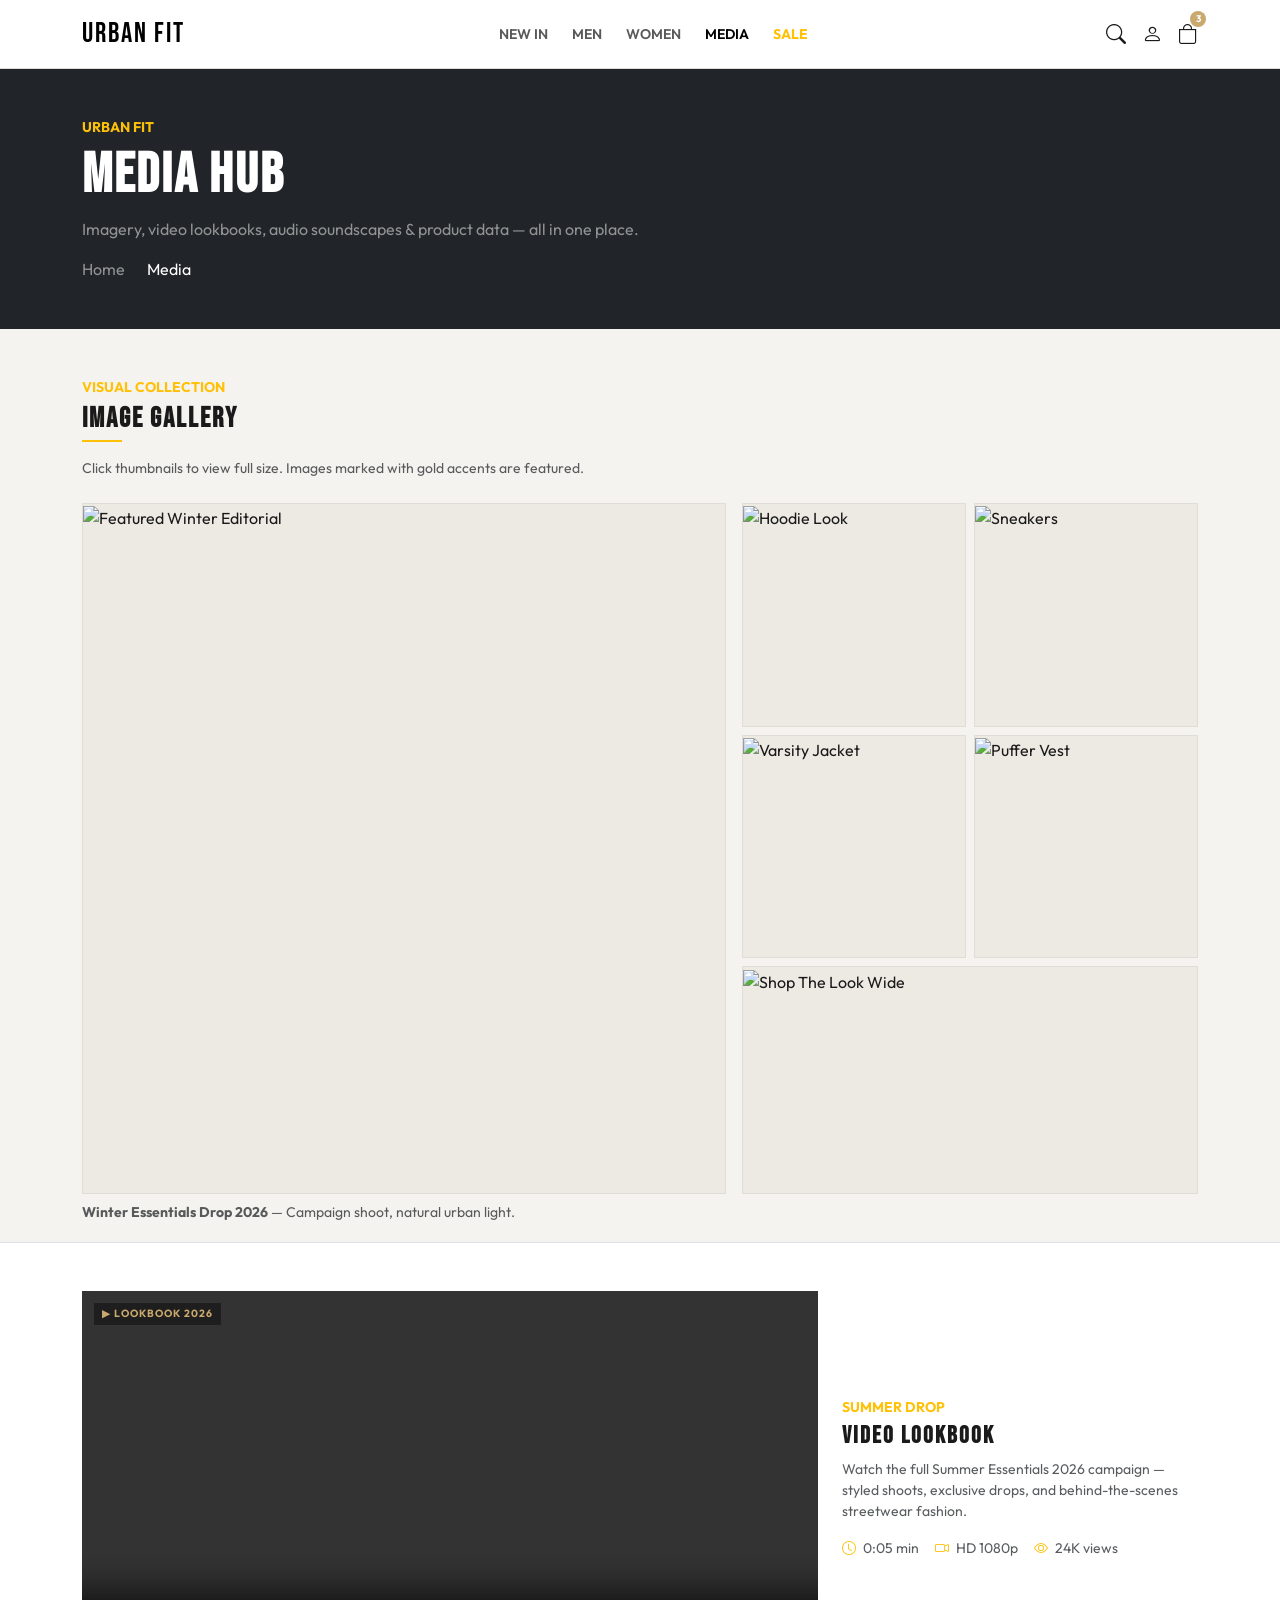
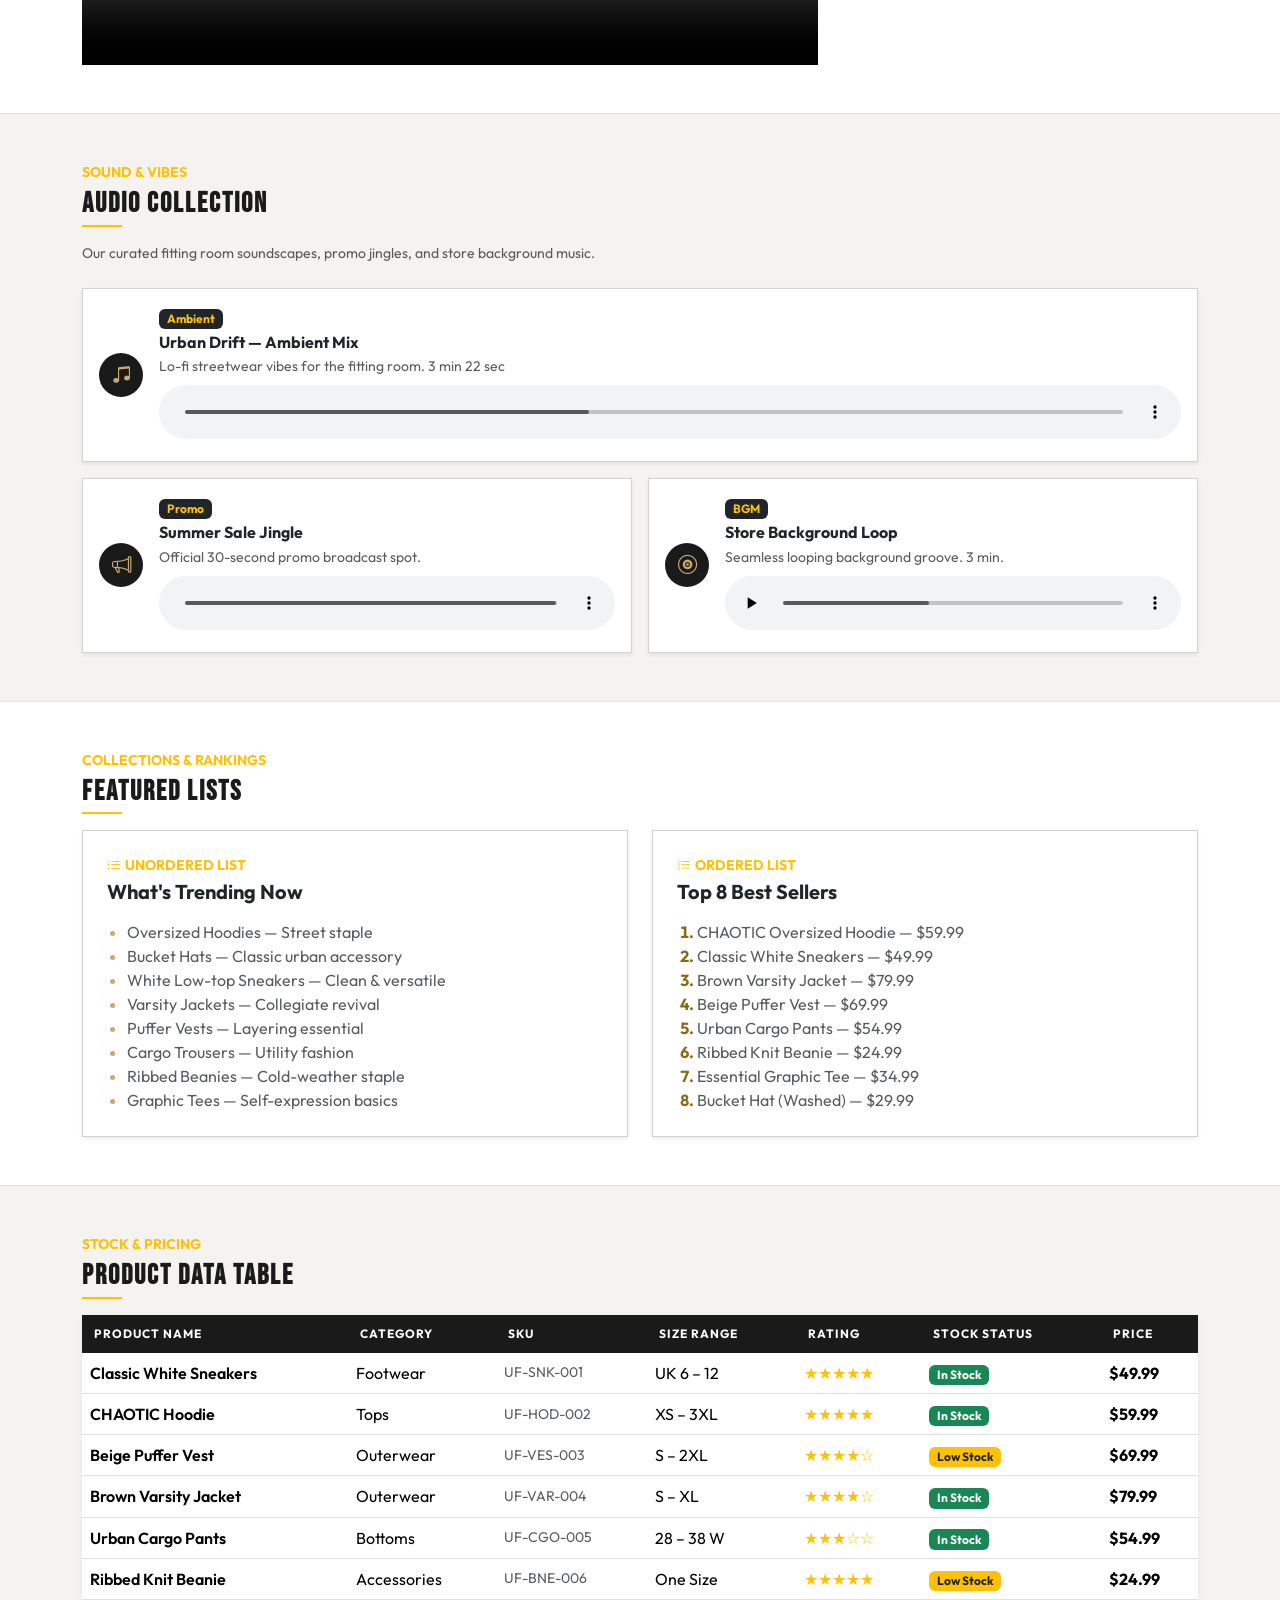
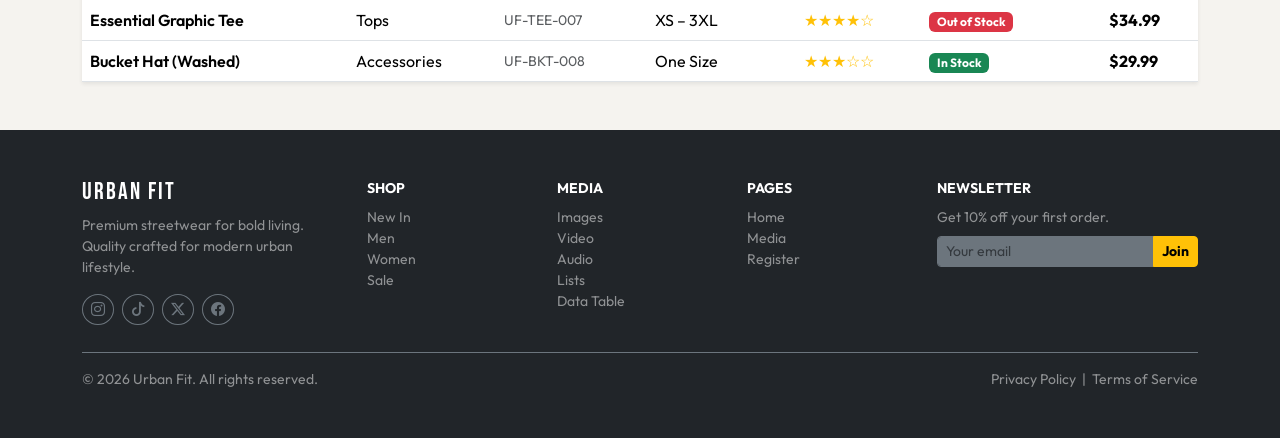
==== media.html @ 14100a63 "Following tasks were done: 1. Completed the media.html and media.css files. 2. Did some tweaks and m" ====
<!DOCTYPE html>
<html lang="en">
  <head>
    <meta charset="UTF-8" />
    <meta name="viewport" content="width=device-width, initial-scale=1.0" />
    <title>Media — Urban Fit</title>
    <meta
      name="description"
      content="Urban Fit Media — Explore our collection imagery, lookbook videos, soundscapes, and product data."
    />
    <link
      href="https://cdn.jsdelivr.net/npm/bootstrap@5.3.3/dist/css/bootstrap.min.css"
      rel="stylesheet"
    />
    <link
      href="https://cdn.jsdelivr.net/npm/bootstrap-icons@1.11.3/font/bootstrap-icons.css"
      rel="stylesheet"
    />
    <link rel="stylesheet" href="media.css" />
  </head>
  <body>
    <nav class="navbar navbar-expand-lg nav-custom sticky-top">
      <div class="container">
        <a class="navbar-brand fs-3" href="index.html">URBAN FIT</a>
        <button
          class="navbar-toggler border-0"
          data-bs-toggle="collapse"
          data-bs-target="#navMenu"
          aria-label="Toggle navigation"
        >
          <span class="navbar-toggler-icon"></span>
        </button>
        <div
          class="collapse navbar-collapse justify-content-center"
          id="navMenu"
        >
          <ul class="navbar-nav gap-2 fw-semibold text-uppercase small">
            <li class="nav-item">
              <a class="nav-link" href="index.html">New In</a>
            </li>
            <li class="nav-item"><a class="nav-link" href="#">Men</a></li>
            <li class="nav-item"><a class="nav-link" href="#">Women</a></li>
            <li class="nav-item">
              <a class="nav-link active" href="media.html">Media</a>
            </li>
            <li class="nav-item">
              <a class="nav-link text-warning fw-bold" href="#">Sale</a>
            </li>
          </ul>
        </div>
        <div class="d-flex align-items-center gap-3 fs-5">
          <a href="#" aria-label="Search"><i class="bi bi-search"></i></a>
          <a href="register.html" aria-label="Account"
            ><i class="bi bi-person"></i
          ></a>
          <a href="#" aria-label="Cart" class="position-relative"
            ><i class="bi bi-bag"></i
            ><span
              class="position-absolute top-0 start-100 translate-middle badge rounded-circle cart-badge"
              >3</span
            ></a
          >
        </div>
      </div>
    </nav>

    <header class="page-header bg-dark text-white py-5">
      <div class="container">
        <p class="eyebrow">Urban Fit</p>
        <h1 class="display-4 fw-bold mb-2">Media Hub</h1>
        <p class="text-white-50 mb-3">
          Imagery, video lookbooks, audio soundscapes &amp; product data — all
          in one place.
        </p>
        <ol class="breadcrumb mb-0 small">
          <li class="breadcrumb-item">
            <a href="index.html" class="text-white-50">Home</a>
          </li>
          <li class="breadcrumb-item active text-white" aria-current="page">
            Media
          </li>
        </ol>
      </div>
    </header>

    <!-- Images -->
    <section class="py-5" id="images">
      <div class="container">
        <p class="eyebrow">Visual Collection</p>
        <h2 class="sec-title h3 fw-bold mb-1">Image Gallery</h2>
        <div class="bar"></div>
        <p class="text-muted small mb-4">
          Click thumbnails to view full size. Images marked with gold accents
          are featured.
        </p>
        <div class="row g-3">
          <div class="col-lg-7">
            <div class="gallery-main-wrap h-100">
              <img
                id="main-gallery-img"
                alt="Featured Winter Editorial"
                src="https://plus.unsplash.com/premium_photo-1671658222199-7061b54d29dd?q=80&w=686&auto=format&fit=crop"
              />
            </div>
            <p class="small text-muted mt-2 mb-0">
              <strong>Winter Essentials Drop 2026</strong> — Campaign shoot,
              natural urban light.
            </p>
          </div>
          <div class="col-lg-5">
            <div class="row g-2">
              <div class="col-6">
                <div class="gallery-thumb-wrap">
                  <img
                    alt="Hoodie Look"
                    src="https://images.unsplash.com/photo-1556821840-3a63f95609a7?auto=format&fit=crop&w=600&q=80"
                  />
                </div>
              </div>
              <div class="col-6">
                <div class="gallery-thumb-wrap">
                  <img
                    alt="Sneakers"
                    src="https://images.unsplash.com/photo-1542291026-7eec264c27ff?auto=format&fit=crop&w=600&q=80"
                  />
                </div>
              </div>
              <div class="col-6">
                <div class="gallery-thumb-wrap">
                  <img
                    alt="Varsity Jacket"
                    src="https://images.unsplash.com/photo-1551028719-00167b16eac5?auto=format&fit=crop&w=600&q=80"
                  />
                </div>
              </div>
              <div class="col-6">
                <div class="gallery-thumb-wrap">
                  <img
                    alt="Puffer Vest"
                    src="https://images.unsplash.com/photo-1539109136881-3be0616acf4b?auto=format&fit=crop&w=600&q=80"
                  />
                </div>
              </div>
              <div class="col-12">
                <div class="gallery-thumb-wrap" style="aspect-ratio: 2/1">
                  <img
                    alt="Shop The Look Wide"
                    src="https://images.unsplash.com/photo-1441986300917-64674bd600d8?auto=format&fit=crop&w=900&q=80"
                  />
                </div>
              </div>
            </div>
          </div>
        </div>
      </div>
    </section>

    <!-- Video -->
    <section class="py-5 bg-white border-top border-bottom" id="video">
      <div class="container">
        <div class="row align-items-center g-4">
          <div class="col-lg-8">
            <div class="video-wrap">
              <video
                id="lookbook-video"
                controls
                preload="metadata"
                aria-label="Urban Fit Lookbook Video"
                class="w-100"
              >
                <source src="./assets/featured.mp4" type="video/mp4" />
                Your browser does not support video.
              </video>
              <span class="video-badge">▶ Lookbook 2026</span>
            </div>
          </div>
          <div class="col-lg-4">
            <p class="eyebrow">Summer Drop</p>
            <h3 class="sec-title h4 fw-bold mb-2">Video Lookbook</h3>
            <p class="text-muted small mb-3">
              Watch the full Summer Essentials 2026 campaign — styled shoots,
              exclusive drops, and behind-the-scenes streetwear fashion.
            </p>
            <div class="d-flex flex-wrap gap-3 small text-muted">
              <span
                ><i class="bi bi-clock me-1 text-warning"></i> 0:05 min</span
              >
              <span
                ><i class="bi bi-camera-video me-1 text-warning"></i> HD
                1080p</span
              >
              <span><i class="bi bi-eye me-1 text-warning"></i> 24K views</span>
            </div>
          </div>
        </div>
      </div>
    </section>

    <!-- Audio -->
    <section class="py-5" id="audio">
      <div class="container">
        <p class="eyebrow">Sound &amp; Vibes</p>
        <h2 class="sec-title h3 fw-bold mb-1">Audio Collection</h2>
        <div class="bar"></div>
        <p class="text-muted small mb-4">
          Our curated fitting room soundscapes, promo jingles, and store
          background music.
        </p>
        <div class="row g-3">
          <div class="col-12 col-md-12">
            <div
              class="card p-3 shadow-sm rounded-0 flex-row align-items-center gap-3"
            >
              <div class="audio-art">
                <i class="bi bi-music-note-beamed"></i>
              </div>
              <div class="flex-grow-1">
                <span class="badge bg-dark text-warning mb-1">Ambient</span>
                <h5 class="h6 fw-bold mb-1">Urban Drift — Ambient Mix</h5>
                <p class="small text-muted mb-2">
                  Lo-fi streetwear vibes for the fitting room. 3 min 22 sec
                </p>
                <audio controls class="w-100">
                  <source
                    src="./assets/Daydreams-chosic.com_.mp3"
                    type="audio/mpeg"
                  />
                </audio>
              </div>
            </div>
          </div>
          <div class="col-md-6">
            <div
              class="card p-3 shadow-sm rounded-0 flex-row align-items-center gap-3 h-100"
            >
              <div class="audio-art"><i class="bi bi-megaphone"></i></div>
              <div class="flex-grow-1">
                <span class="badge bg-dark text-warning mb-1">Promo</span>
                <h5 class="h6 fw-bold mb-1">Summer Sale Jingle</h5>
                <p class="small text-muted mb-2">
                  Official 30-second promo broadcast spot.
                </p>
                <audio controls class="w-100">
                  <source src="./assets/promo.mp3" type="audio/mpeg" />
                </audio>
              </div>
            </div>
          </div>
          <div class="col-md-6">
            <div
              class="card p-3 shadow-sm rounded-0 flex-row align-items-center gap-3 h-100"
            >
              <div class="audio-art"><i class="bi bi-vinyl"></i></div>
              <div class="flex-grow-1">
                <span class="badge bg-dark text-warning mb-1">BGM</span>
                <h5 class="h6 fw-bold mb-1">Store Background Loop</h5>
                <p class="small text-muted mb-2">
                  Seamless looping background groove. 3 min.
                </p>
                <audio controls class="w-100">
                  <source
                    src="./assets/Daydreams-chosic.com_.mp3"
                    type="audio/mpeg"
                  />
                </audio>
              </div>
            </div>
          </div>
        </div>
      </div>
    </section>

    <!-- Lists -->
    <section class="py-5 bg-white border-top border-bottom" id="lists">
      <div class="container">
        <p class="eyebrow">Collections &amp; Rankings</p>
        <h2 class="sec-title h3 fw-bold mb-1">Featured Lists</h2>
        <div class="bar"></div>
        <div class="row g-4">
          <div class="col-lg-6">
            <div class="card shadow-sm p-4 rounded-0 h-100">
              <p class="eyebrow">
                <i class="bi bi-list-ul me-1"></i>Unordered List
              </p>
              <h3 class="h5 fw-bold mb-3">What's Trending Now</h3>
              <ul class="styled-ul text-muted">
                <li>Oversized Hoodies — Street staple</li>
                <li>Bucket Hats — Classic urban accessory</li>
                <li>White Low-top Sneakers — Clean &amp; versatile</li>
                <li>Varsity Jackets — Collegiate revival</li>
                <li>Puffer Vests — Layering essential</li>
                <li>Cargo Trousers — Utility fashion</li>
                <li>Ribbed Beanies — Cold-weather staple</li>
                <li>Graphic Tees — Self-expression basics</li>
              </ul>
            </div>
          </div>
          <div class="col-lg-6">
            <div class="card shadow-sm p-4 rounded-0 h-100">
              <p class="eyebrow">
                <i class="bi bi-list-ol me-1"></i>Ordered List
              </p>
              <h3 class="h5 fw-bold mb-3">Top 8 Best Sellers</h3>
              <ol class="styled-ol text-muted">
                <li>CHAOTIC Oversized Hoodie — $59.99</li>
                <li>Classic White Sneakers — $49.99</li>
                <li>Brown Varsity Jacket — $79.99</li>
                <li>Beige Puffer Vest — $69.99</li>
                <li>Urban Cargo Pants — $54.99</li>
                <li>Ribbed Knit Beanie — $24.99</li>
                <li>Essential Graphic Tee — $34.99</li>
                <li>Bucket Hat (Washed) — $29.99</li>
              </ol>
            </div>
          </div>
        </div>
      </div>
    </section>

    <!-- Table -->
    <section class="py-5" id="table">
      <div class="container">
        <p class="eyebrow">Stock &amp; Pricing</p>
        <h2 class="sec-title h3 fw-bold mb-1">Product Data Table</h2>
        <div class="bar"></div>
        <div class="table-responsive shadow-sm">
          <table class="table table-hover align-middle mb-0 bg-white">
            <thead>
              <tr>
                <th>Product Name</th>
                <th>Category</th>
                <th>SKU</th>
                <th>Size Range</th>
                <th>Rating</th>
                <th>Stock Status</th>
                <th>Price</th>
              </tr>
            </thead>
            <tbody>
              <tr>
                <td class="fw-semibold">Classic White Sneakers</td>
                <td>Footwear</td>
                <td class="text-muted small">UF-SNK-001</td>
                <td>UK 6 – 12</td>
                <td class="text-warning">★★★★★</td>
                <td><span class="badge bg-success">In Stock</span></td>
                <td class="fw-bold">$49.99</td>
              </tr>
              <tr>
                <td class="fw-semibold">CHAOTIC Hoodie</td>
                <td>Tops</td>
                <td class="text-muted small">UF-HOD-002</td>
                <td>XS – 3XL</td>
                <td class="text-warning">★★★★★</td>
                <td><span class="badge bg-success">In Stock</span></td>
                <td class="fw-bold">$59.99</td>
              </tr>
              <tr>
                <td class="fw-semibold">Beige Puffer Vest</td>
                <td>Outerwear</td>
                <td class="text-muted small">UF-VES-003</td>
                <td>S – 2XL</td>
                <td class="text-warning">★★★★☆</td>
                <td>
                  <span class="badge bg-warning text-dark">Low Stock</span>
                </td>
                <td class="fw-bold">$69.99</td>
              </tr>
              <tr>
                <td class="fw-semibold">Brown Varsity Jacket</td>
                <td>Outerwear</td>
                <td class="text-muted small">UF-VAR-004</td>
                <td>S – XL</td>
                <td class="text-warning">★★★★☆</td>
                <td><span class="badge bg-success">In Stock</span></td>
                <td class="fw-bold">$79.99</td>
              </tr>
              <tr>
                <td class="fw-semibold">Urban Cargo Pants</td>
                <td>Bottoms</td>
                <td class="text-muted small">UF-CGO-005</td>
                <td>28 – 38 W</td>
                <td class="text-warning">★★★☆☆</td>
                <td><span class="badge bg-success">In Stock</span></td>
                <td class="fw-bold">$54.99</td>
              </tr>
              <tr>
                <td class="fw-semibold">Ribbed Knit Beanie</td>
                <td>Accessories</td>
                <td class="text-muted small">UF-BNE-006</td>
                <td>One Size</td>
                <td class="text-warning">★★★★★</td>
                <td>
                  <span class="badge bg-warning text-dark">Low Stock</span>
                </td>
                <td class="fw-bold">$24.99</td>
              </tr>
              <tr>
                <td class="fw-semibold">Essential Graphic Tee</td>
                <td>Tops</td>
                <td class="text-muted small">UF-TEE-007</td>
                <td>XS – 3XL</td>
                <td class="text-warning">★★★★☆</td>
                <td><span class="badge bg-danger">Out of Stock</span></td>
                <td class="fw-bold">$34.99</td>
              </tr>
              <tr>
                <td class="fw-semibold">Bucket Hat (Washed)</td>
                <td>Accessories</td>
                <td class="text-muted small">UF-BKT-008</td>
                <td>One Size</td>
                <td class="text-warning">★★★☆☆</td>
                <td><span class="badge bg-success">In Stock</span></td>
                <td class="fw-bold">$29.99</td>
              </tr>
            </tbody>
          </table>
        </div>
      </div>
    </section>

    <footer class="bg-dark text-white py-5">
      <div class="container">
        <div class="row g-4">
          <div class="col-lg-3 col-md-6">
            <p class="footer-brand h4 mb-2">URBAN FIT</p>
            <p class="small text-white-50">
              Premium streetwear for bold living. Quality crafted for modern
              urban lifestyle.
            </p>
            <div class="d-flex gap-2 mt-3">
              <a
                href="#"
                class="btn btn-outline-secondary btn-sm rounded-circle"
                ><i class="bi bi-instagram"></i
              ></a>
              <a
                href="#"
                class="btn btn-outline-secondary btn-sm rounded-circle"
                ><i class="bi bi-tiktok"></i
              ></a>
              <a
                href="#"
                class="btn btn-outline-secondary btn-sm rounded-circle"
                ><i class="bi bi-twitter-x"></i
              ></a>
              <a
                href="#"
                class="btn btn-outline-secondary btn-sm rounded-circle"
                ><i class="bi bi-facebook"></i
              ></a>
            </div>
          </div>
          <div class="col-lg-2 col-md-3 col-6">
            <p class="small fw-bold text-uppercase mb-2">Shop</p>
            <ul class="list-unstyled small text-white-50 footer-links">
              <li><a href="#">New In</a></li>
              <li><a href="#">Men</a></li>
              <li><a href="#">Women</a></li>
              <li><a href="#">Sale</a></li>
            </ul>
          </div>
          <div class="col-lg-2 col-md-3 col-6">
            <p class="small fw-bold text-uppercase mb-2">Media</p>
            <ul class="list-unstyled small text-white-50 footer-links">
              <li><a href="#images">Images</a></li>
              <li><a href="#video">Video</a></li>
              <li><a href="#audio">Audio</a></li>
              <li><a href="#lists">Lists</a></li>
              <li><a href="#table">Data Table</a></li>
            </ul>
          </div>
          <div class="col-lg-2 col-md-3 col-6">
            <p class="small fw-bold text-uppercase mb-2">Pages</p>
            <ul class="list-unstyled small text-white-50 footer-links">
              <li><a href="index.html">Home</a></li>
              <li><a href="media.html">Media</a></li>
              <li><a href="register.html">Register</a></li>
            </ul>
          </div>
          <div class="col-lg-3 col-md-3">
            <p class="small fw-bold text-uppercase mb-2">Newsletter</p>
            <p class="small text-white-50 mb-2">
              Get 10% off your first order.
            </p>
            <div class="input-group">
              <input
                type="email"
                class="form-control form-control-sm bg-secondary text-white border-secondary"
                placeholder="Your email"
              />
              <button class="btn btn-warning btn-sm fw-bold">Join</button>
            </div>
          </div>
        </div>
        <div
          class="border-top border-secondary mt-4 pt-3 d-flex flex-wrap justify-content-between small text-white-50"
        >
          <span>&copy; 2026 Urban Fit. All rights reserved.</span>
          <span>Privacy Policy &nbsp;|&nbsp; Terms of Service</span>
        </div>
      </div>
    </footer>

    <script src="https://cdn.jsdelivr.net/npm/bootstrap@5.3.3/dist/js/bootstrap.bundle.min.js"></script>
  </body>
</html>
---- media.css ----
@import url('https://fonts.googleapis.com/css2?family=Outfit:wght@400;600;700&family=Bebas+Neue&display=swap');

:root { --accent: #c9a96e; --accent2: #8b6914; --dark: #1a1a1a; --border: #e0ddd6; }
body { font-family: 'Outfit', sans-serif; background: #f5f3ef; color: var(--dark); }
a { text-decoration: none; color: inherit; transition: all .2s; }
.navbar-brand, .page-header h1, .sec-title, .footer-brand { font-family: 'Bebas Neue', cursive; letter-spacing: 2px; }
.nav-custom { background: #fff; border-bottom: 1px solid var(--border); }
.cart-badge { font-size: .6rem; width: 16px; height: 16px; background: var(--accent); }

/* Section headings */
.eyebrow { text-transform: uppercase; font-size: .875em; font-weight: 700; color: var(--bs-warning); margin-bottom: .25rem; }
.bar { width: 40px; height: 2px; background: var(--bs-warning); margin-bottom: 1rem; }

/* Gallery */
.gallery-main-wrap, .gallery-thumb-wrap { overflow: hidden; background: #edeae4; border: 1px solid var(--border); }
.gallery-main-wrap { min-height: 380px; }
.gallery-thumb-wrap { aspect-ratio: 1; transition: transform .2s; }
.gallery-thumb-wrap:hover { transform: translateY(-3px); }
.gallery-main-wrap img, .gallery-thumb-wrap img { width: 100%; height: 100%; object-fit: cover; }

/* Video & audio */
.video-wrap { position: relative; background: #000; }
.video-badge { position: absolute; top: 12px; left: 12px; background: rgba(26,26,26,.85); color: var(--accent); font-size: .65rem; font-weight: 700; padding: 3px 8px; letter-spacing: 1px; text-transform: uppercase; }
.audio-art { width: 44px; height: 44px; background: var(--dark); color: var(--accent); display: flex; align-items: center; justify-content: center; font-size: 1.2rem; flex-shrink: 0; border-radius: 50%; }

/* Lists & table */
.styled-ul, .styled-ol { padding-left: 20px; margin: 0; }
.styled-ul li::marker { color: var(--accent); }
.styled-ol li::marker { color: var(--accent2); font-weight: 700; }
.table thead th { background: var(--dark); color: #fff; font-size: .75rem; letter-spacing: 1px; text-transform: uppercase; border: 0; padding: 10px 12px; }
.footer-links a:hover { color: var(--accent); padding-left: 3px; }
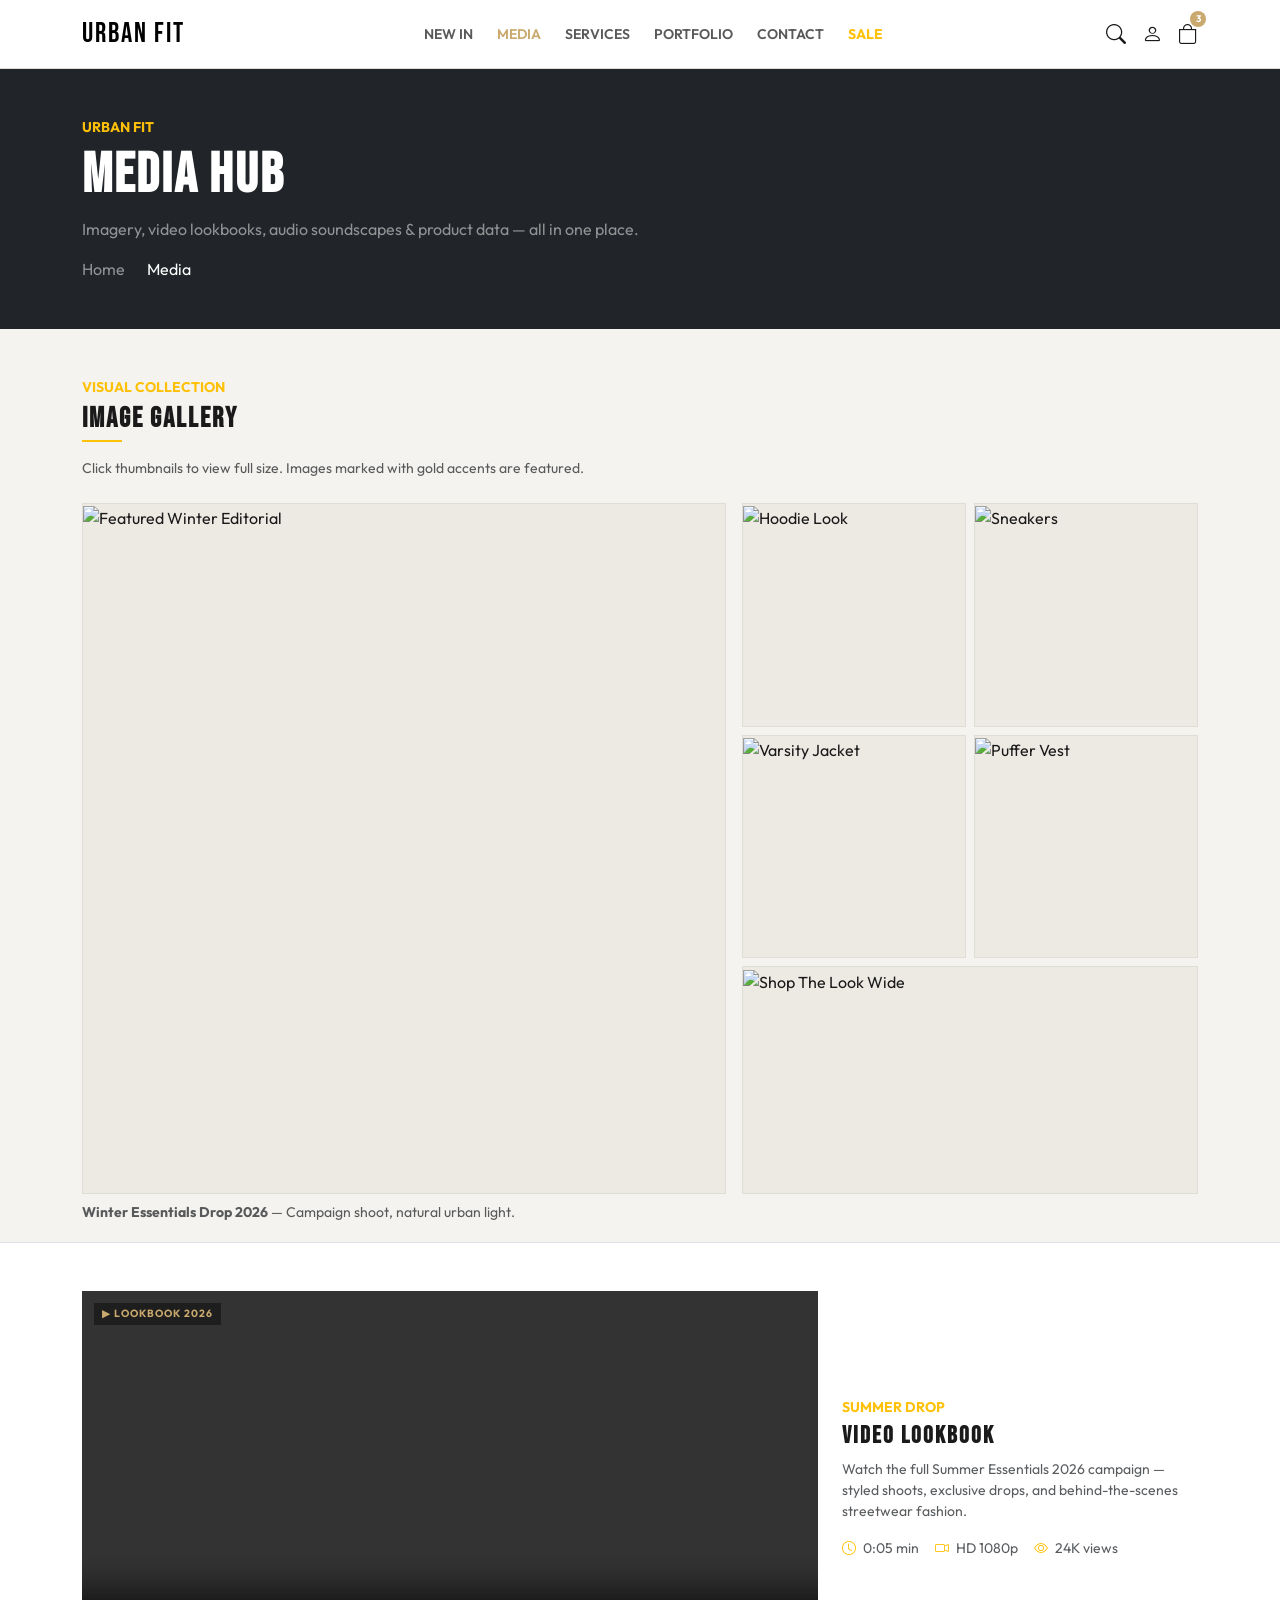
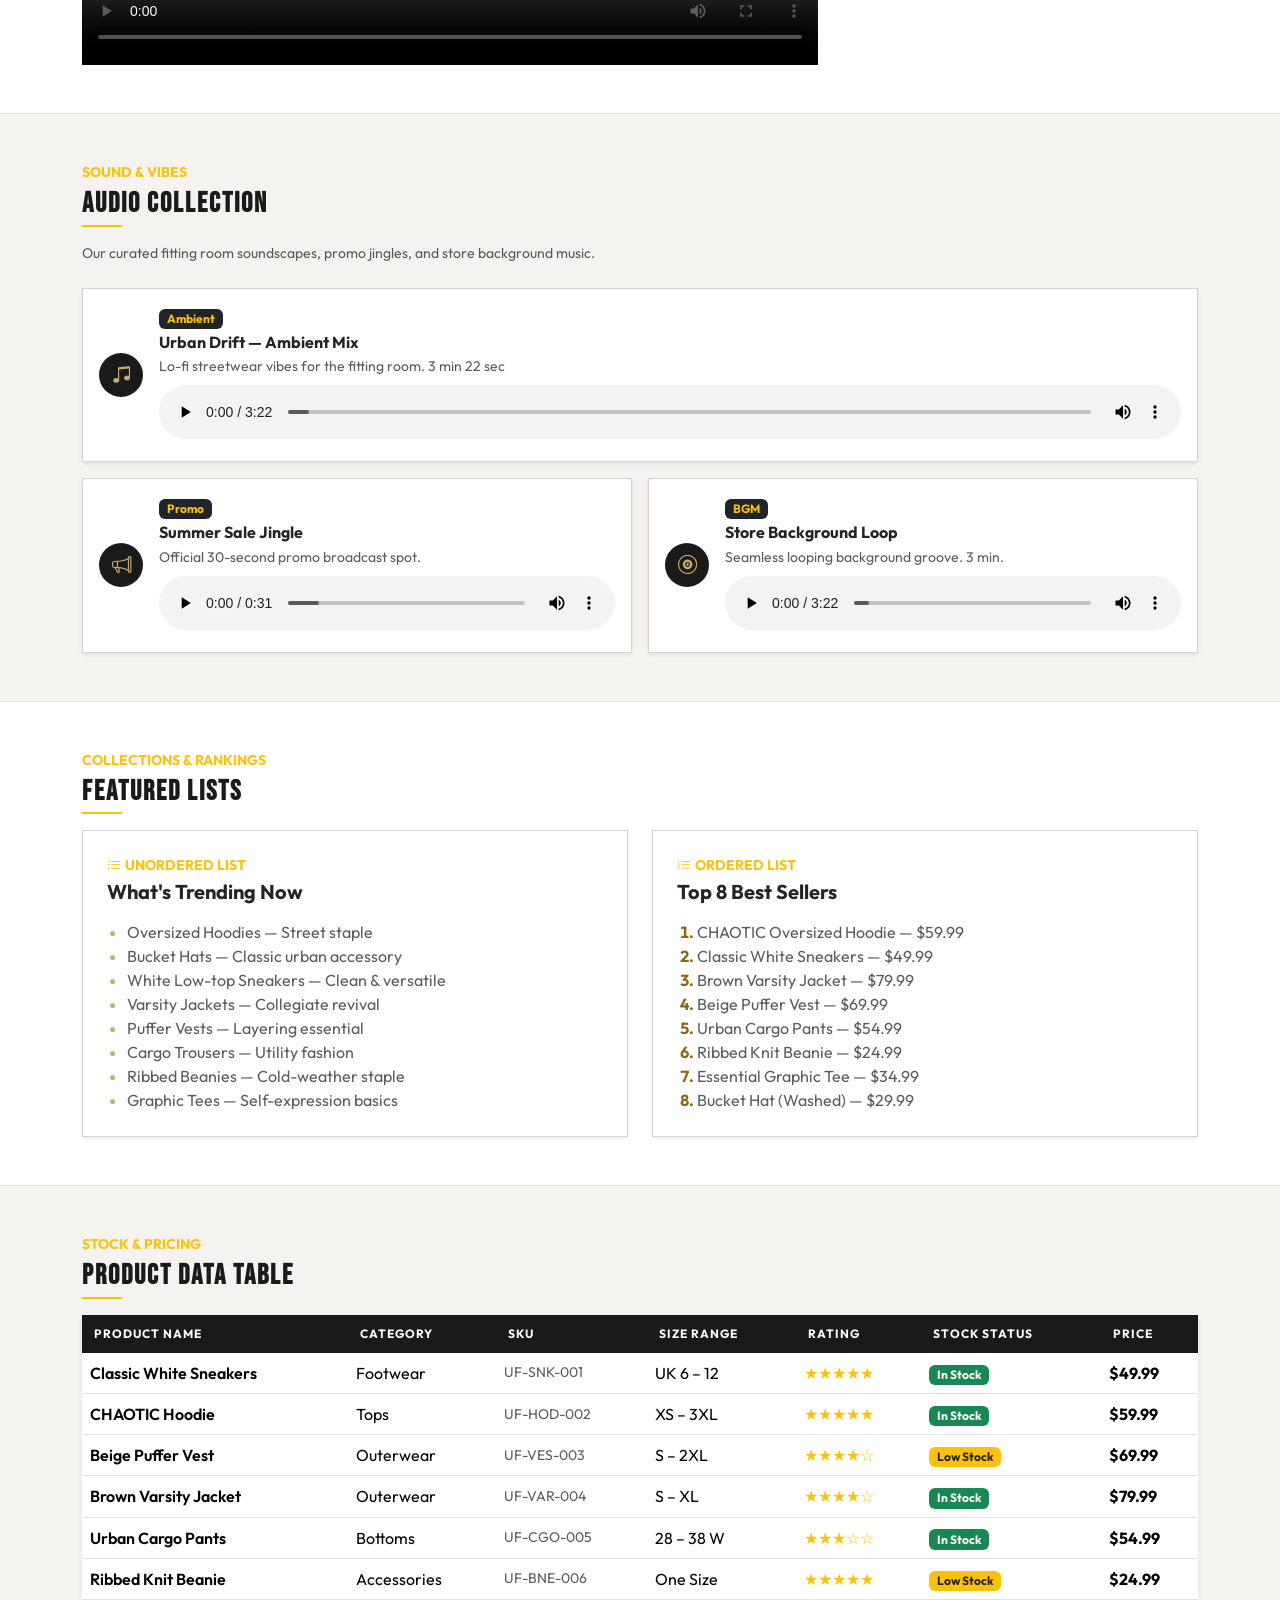
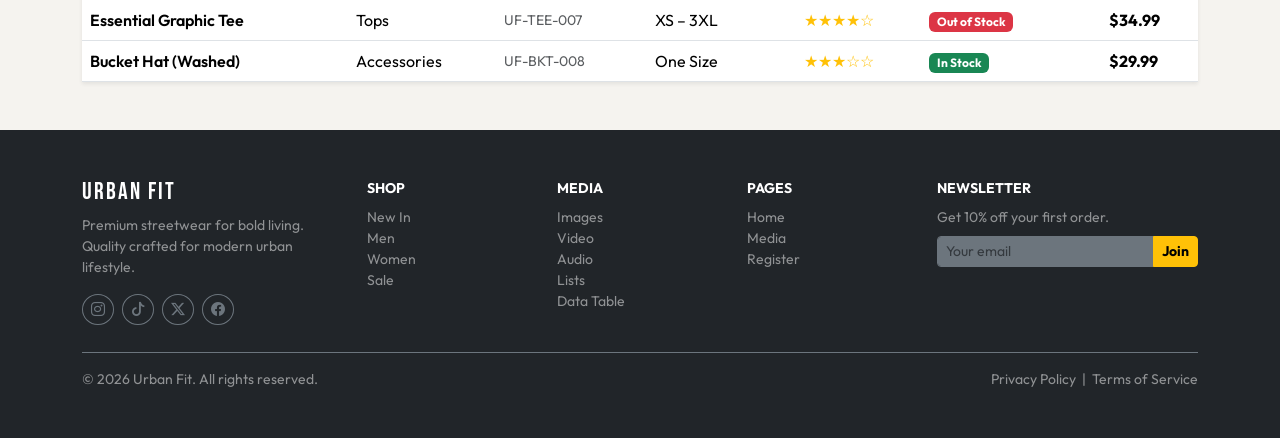
==== commit 5ae9613a: "Tasks Done: Contact.js file created The code of Contact section have been written Some tweaks in the" ====
--- a/media.html
+++ b/media.html
@@ -34,19 +34,20 @@
           class="collapse navbar-collapse justify-content-center"
           id="navMenu"
         >
-          <ul class="navbar-nav gap-2 fw-semibold text-uppercase small">
-            <li class="nav-item">
-              <a class="nav-link" href="index.html">New In</a>
-            </li>
-            <li class="nav-item"><a class="nav-link" href="#">Men</a></li>
-            <li class="nav-item"><a class="nav-link" href="#">Women</a></li>
-            <li class="nav-item">
-              <a class="nav-link active" href="media.html">Media</a>
-            </li>
-            <li class="nav-item">
-              <a class="nav-link text-warning fw-bold" href="#">Sale</a>
-            </li>
-          </ul>
+        <ul class="navbar-nav gap-2 fw-semibold text-uppercase small">
+          <li class="nav-item">
+            <a class="nav-link" href="index.html">New In</a>
+          </li>
+          <li class="nav-item">
+            <a class="nav-link active" href="media.html">Media</a>
+          </li>
+          <li class="nav-item"><a class="nav-link" href="services.html">Services</a></li>
+          <li class="nav-item"><a class="nav-link" href="portfolio.html">Portfolio</a></li>
+          <li class="nav-item"><a class="nav-link" href="contact.html">Contact</a></li>
+          <li class="nav-item">
+            <a class="nav-link text-warning fw-bold" href="#">Sale</a>
+          </li>
+        </ul>
         </div>
         <div class="d-flex align-items-center gap-3 fs-5">
           <a href="#" aria-label="Search"><i class="bi bi-search"></i></a>
--- a/media.css
+++ b/media.css
@@ -6,7 +6,10 @@
 .navbar-brand, .page-header h1, .sec-title, .footer-brand { font-family: 'Bebas Neue', cursive; letter-spacing: 2px; }
 .nav-custom { background: #fff; border-bottom: 1px solid var(--border); }
 .cart-badge { font-size: .6rem; width: 16px; height: 16px; background: var(--accent); }
-
+.nav-link.active,
+.nav-link:hover {
+  color: var(--accent) !important;
+}
 /* Section headings */
 .eyebrow { text-transform: uppercase; font-size: .875em; font-weight: 700; color: var(--bs-warning); margin-bottom: .25rem; }
 .bar { width: 40px; height: 2px; background: var(--bs-warning); margin-bottom: 1rem; }
